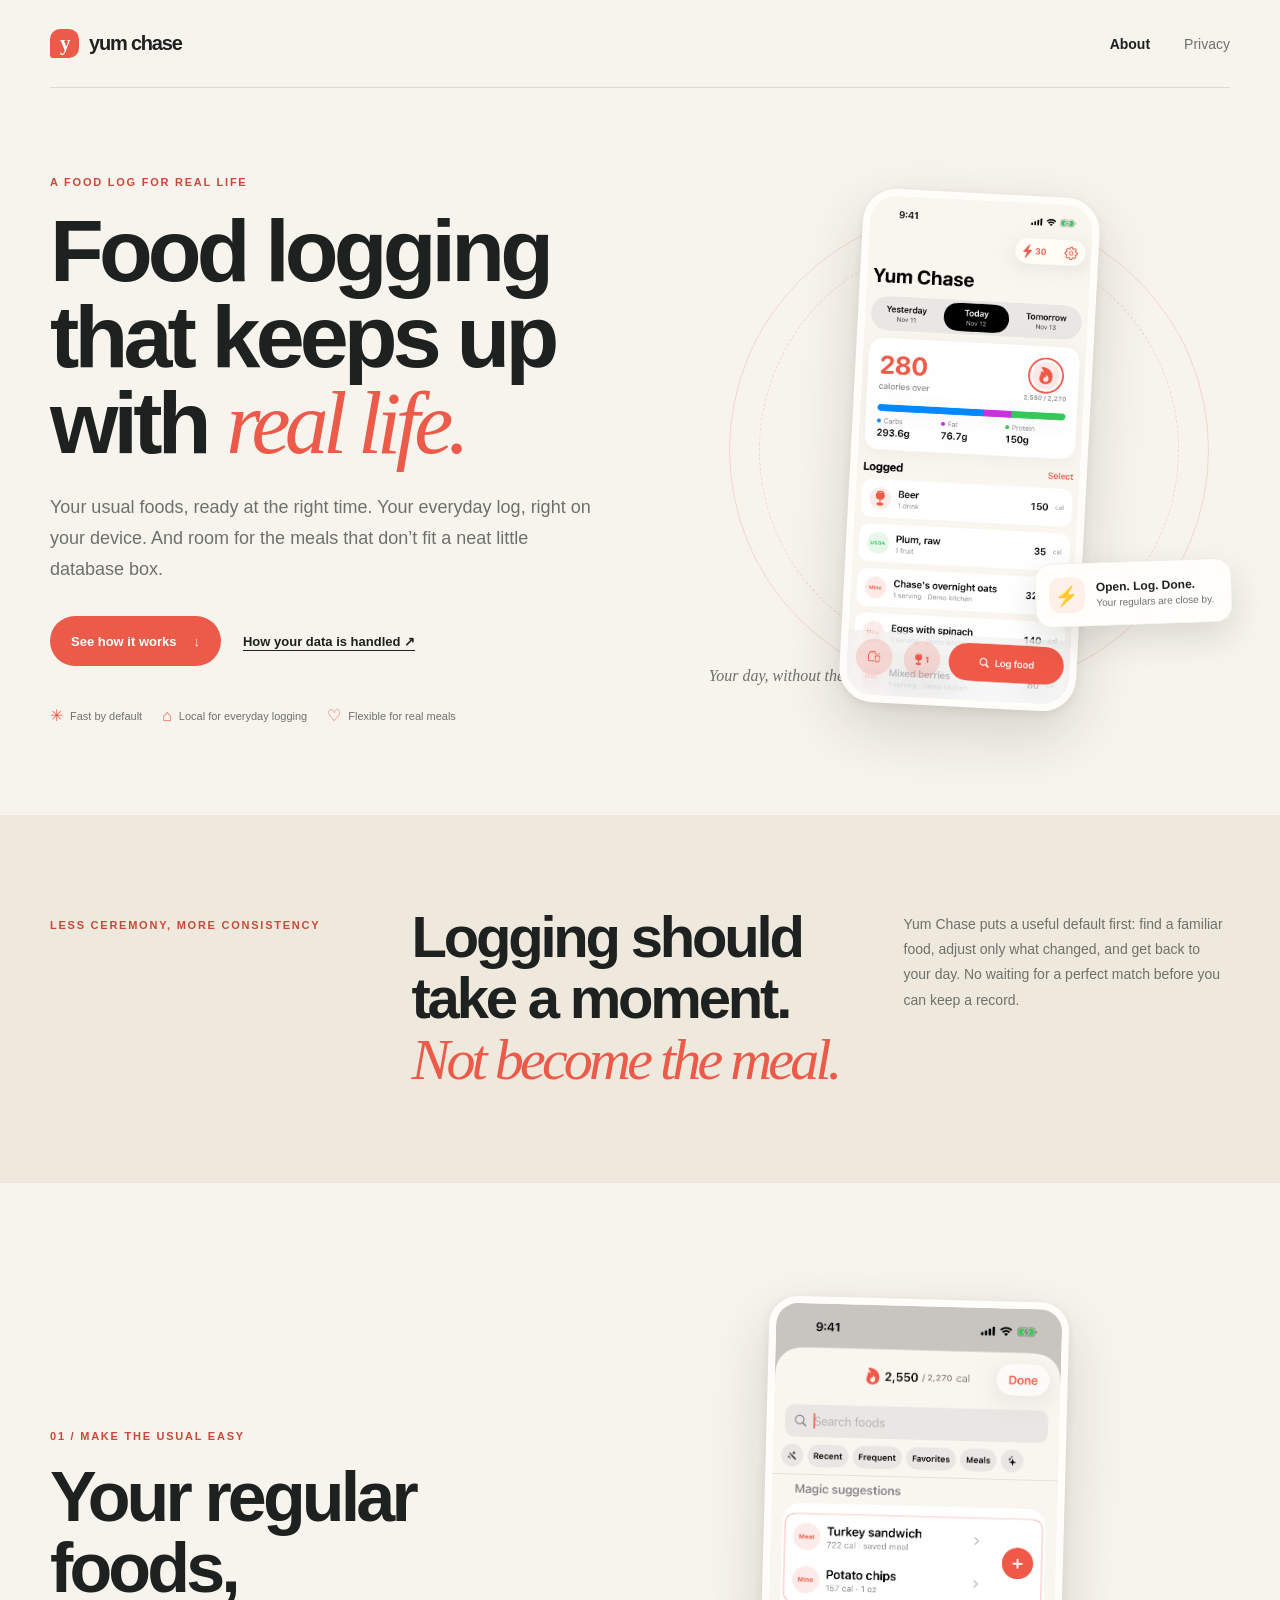
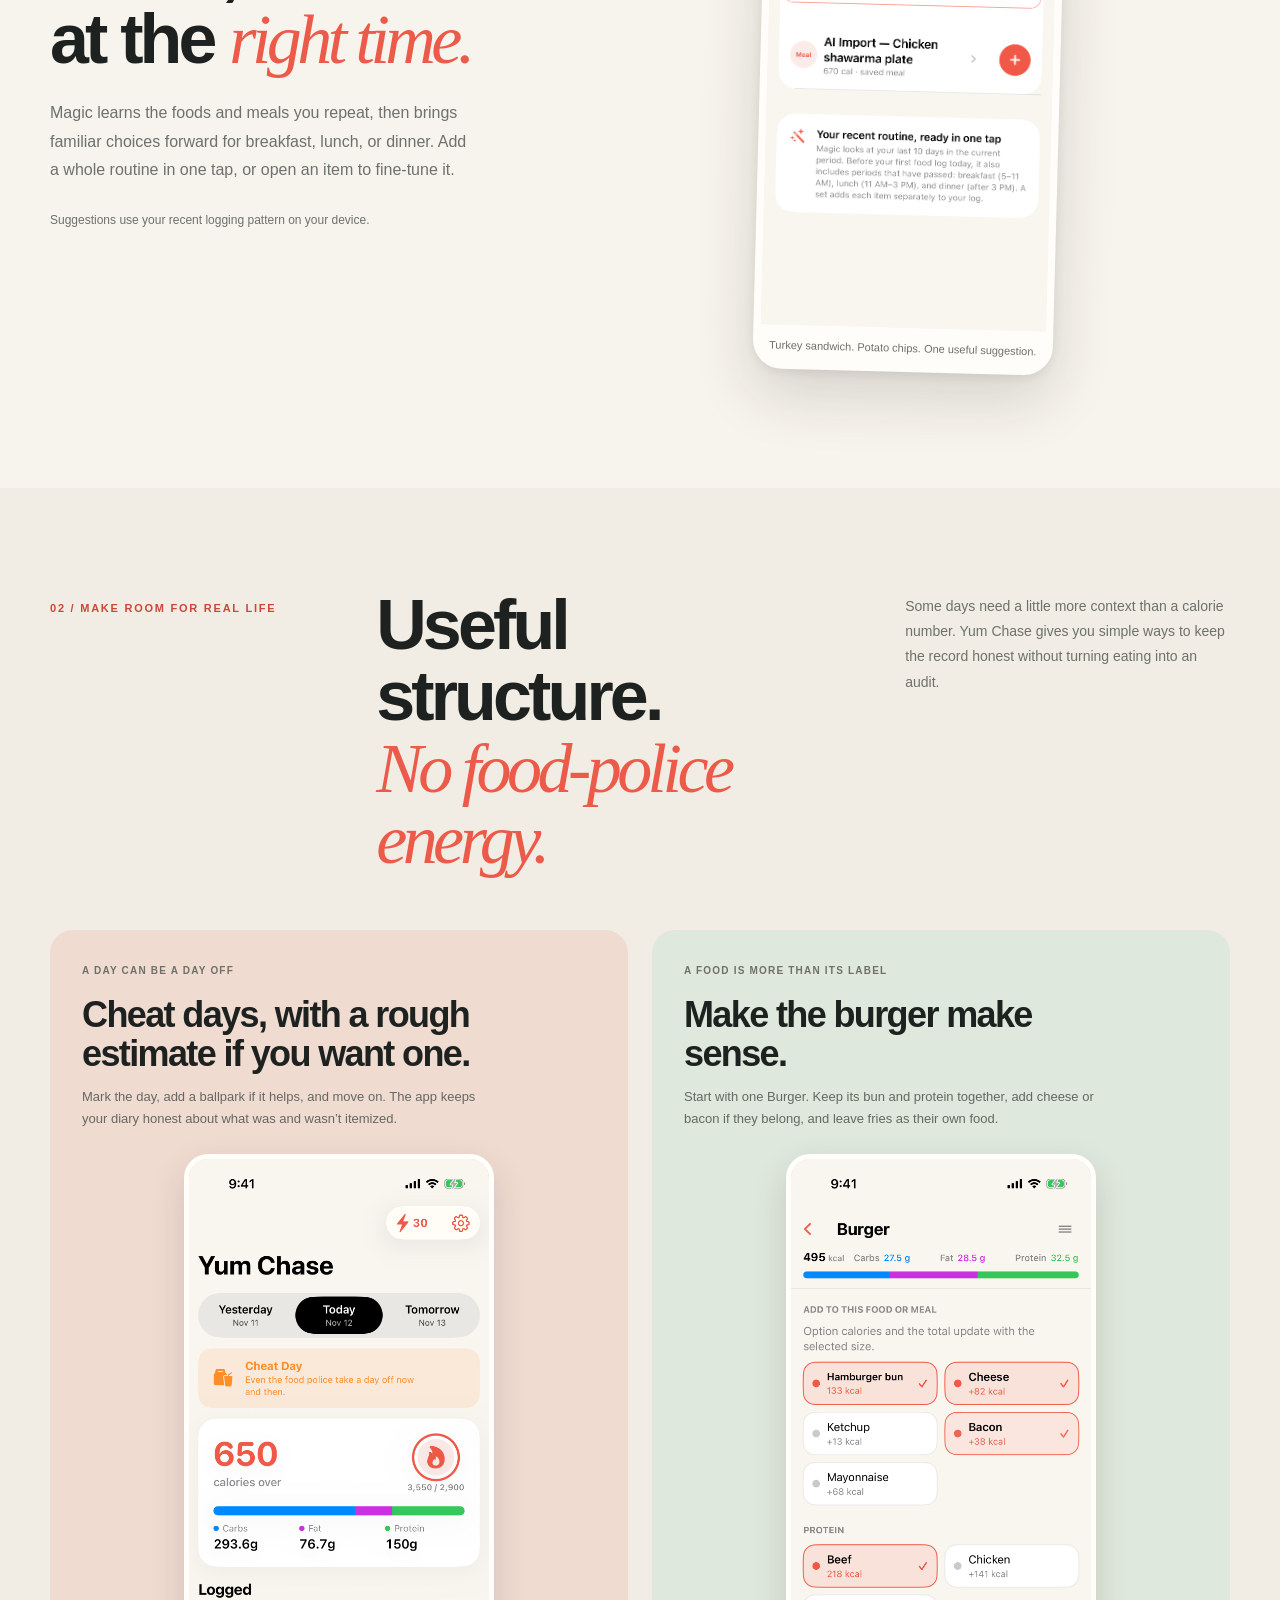
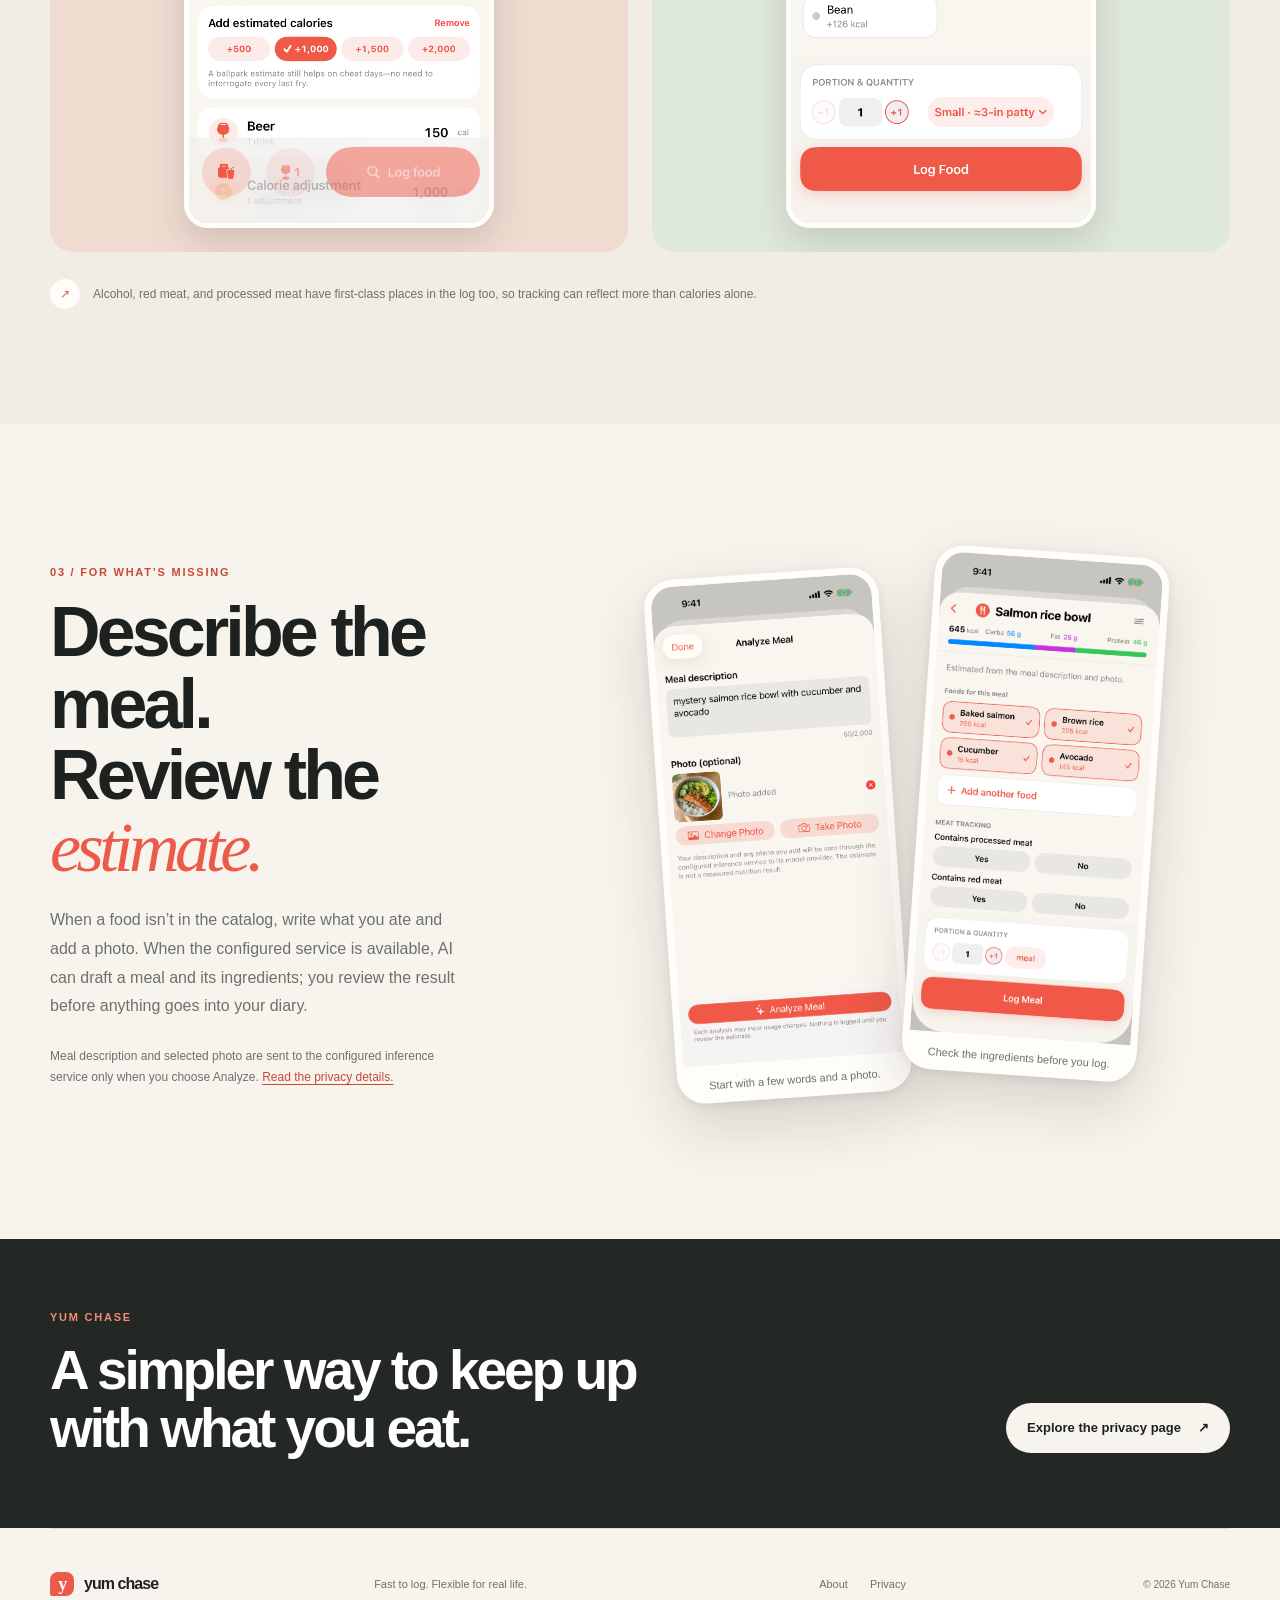
==== pages/index.html @ bc8316ce "Add Calorie Tracker App Store site" ====
<!doctype html>
<html lang="en">
  <head>
    <meta charset="utf-8">
    <meta name="viewport" content="width=device-width, initial-scale=1">
    <meta name="theme-color" content="#f7f4ed">
    <meta name="description" content="Yum Chase makes food logging quick, local, and flexible enough for real life.">
    <title>Yum Chase — Food logging that keeps up with real life</title>
    <link rel="stylesheet" href="site.css">
  </head>
  <body>
    <header class="site-header wrap">
      <a class="wordmark" href="index.html" aria-label="Yum Chase home"><span class="wordmark-mark" aria-hidden="true">y</span>yum chase</a>
      <nav class="site-nav" aria-label="Main navigation">
        <a class="active" href="index.html" aria-current="page">About</a>
        <a href="privacy.html">Privacy</a>
      </nav>
    </header>

    <main>
      <section class="hero wrap">
        <div class="hero-copy">
          <p class="eyebrow"><span class="eyebrow-dot"></span> A food log for real life</p>
          <h1>Food logging that keeps up with <em>real life.</em></h1>
          <p class="hero-lede">Your usual foods, ready at the right time. Your everyday log, right on your device. And room for the meals that don’t fit a neat little database box.</p>
          <div class="hero-actions">
            <a class="button button-primary" href="#how-it-works">See how it works <span aria-hidden="true">↓</span></a>
            <a class="text-link" href="privacy.html">How your data is handled <span aria-hidden="true">↗</span></a>
          </div>
          <ul class="hero-points" aria-label="Yum Chase principles">
            <li><span aria-hidden="true">✳</span> Fast by default</li>
            <li><span aria-hidden="true">⌂</span> Local for everyday logging</li>
            <li><span aria-hidden="true">♡</span> Flexible for real meals</li>
          </ul>
        </div>
        <div class="hero-art">
          <div class="hero-orbit orbit-one"></div>
          <div class="hero-orbit orbit-two"></div>
          <figure class="device-shot hero-shot">
            <img src="assets/01-main-diary.png" alt="Yum Chase diary showing the day's logged foods, calorie total, and quick Log food action">
          </figure>
          <div class="float-note"><span class="float-note-icon" aria-hidden="true">⚡</span><span><strong>Open. Log. Done.</strong><small>Your regulars are close by.</small></span></div>
          <div class="hero-caption">Your day, without the detour.</div>
        </div>
      </section>

      <section class="intro-band" id="how-it-works">
        <div class="wrap intro-grid">
          <p class="eyebrow">Less ceremony, more consistency</p>
          <h2>Logging should take a moment.<br><em>Not become the meal.</em></h2>
          <p>Yum Chase puts a useful default first: find a familiar food, adjust only what changed, and get back to your day. No waiting for a perfect match before you can keep a record.</p>
        </div>
      </section>

      <section class="story story-routine wrap">
        <div class="story-copy">
          <p class="eyebrow">01 / Make the usual easy</p>
          <h2>Your regular foods,<br>at the <em>right time.</em></h2>
          <p>Magic learns the foods and meals you repeat, then brings familiar choices forward for breakfast, lunch, or dinner. Add a whole routine in one tap, or open an item to fine-tune it.</p>
          <p class="small-note">Suggestions use your recent logging pattern on your device.</p>
        </div>
        <figure class="device-shot story-shot story-shot-tall">
          <img src="assets/02-magic-suggestions.png" alt="Magic mode suggests a turkey sandwich and potato chips together, with the recent routine explanation visible below">
          <figcaption>Turkey sandwich. Potato chips. One useful suggestion.</figcaption>
        </figure>
      </section>

      <section class="real-life-section">
        <div class="wrap real-life-head">
          <p class="eyebrow">02 / Make room for real life</p>
          <h2>Useful structure.<br><em>No food-police energy.</em></h2>
          <p>Some days need a little more context than a calorie number. Yum Chase gives you simple ways to keep the record honest without turning eating into an audit.</p>
        </div>
        <div class="wrap feature-pair">
          <article class="feature-card feature-card-peach">
            <div class="feature-copy">
              <span class="feature-number">A day can be a day off</span>
              <h3>Cheat days, with a rough estimate if you want one.</h3>
              <p>Mark the day, add a ballpark if it helps, and move on. The app keeps your diary honest about what was and wasn’t itemized.</p>
            </div>
            <figure class="card-shot">
              <img src="assets/03-cheat-day.png" alt="Yum Chase diary marked Cheat Day with a rough estimate shown as 650 calories over goal">
            </figure>
          </article>
          <article class="feature-card feature-card-sage">
            <div class="feature-copy">
              <span class="feature-number">A food is more than its label</span>
              <h3>Make the burger make sense.</h3>
              <p>Start with one Burger. Keep its bun and protein together, add cheese or bacon if they belong, and leave fries as their own food.</p>
            </div>
            <figure class="card-shot">
              <img src="assets/06-burger-customized-logging.png" alt="Burger customization with bun and beef selected, plus cheese and bacon, and a portion-size control">
            </figure>
          </article>
        </div>
        <div class="wrap real-life-footnote"><span aria-hidden="true">↗</span><p>Alcohol, red meat, and processed meat have first-class places in the log too, so tracking can reflect more than calories alone.</p></div>
      </section>

      <section class="story story-ai wrap">
        <div class="story-copy">
          <p class="eyebrow">03 / For what’s missing</p>
          <h2>Describe the meal.<br>Review the <em>estimate.</em></h2>
          <p>When a food isn’t in the catalog, write what you ate and add a photo. When the configured service is available, AI can draft a meal and its ingredients; you review the result before anything goes into your diary.</p>
          <p class="small-note">Meal description and selected photo are sent to the configured inference service only when you choose Analyze. <a href="privacy.html">Read the privacy details.</a></p>
        </div>
        <div class="ai-shots">
          <figure class="device-shot ai-shot ai-shot-form">
            <img src="assets/04-ai-meal-entry.png" alt="AI meal entry with a meal description and a selected food photo">
            <figcaption>Start with a few words and a photo.</figcaption>
          </figure>
          <figure class="device-shot ai-shot ai-shot-result">
            <img src="assets/05-ai-generated-meal.png" alt="Review screen for an AI-generated salmon rice bowl with ingredients and nutrition estimate">
            <figcaption>Check the ingredients before you log.</figcaption>
          </figure>
        </div>
      </section>

      <section class="closing-band">
        <div class="wrap closing-inner">
          <div><p class="eyebrow">Yum Chase</p><h2>A simpler way to keep up<br>with what you eat.</h2></div>
          <a class="button button-light" href="privacy.html">Explore the privacy page <span aria-hidden="true">↗</span></a>
        </div>
      </section>
    </main>

    <footer class="site-footer wrap">
      <a class="wordmark wordmark-footer" href="index.html"><span class="wordmark-mark" aria-hidden="true">y</span>yum chase</a>
      <p>Fast to log. Flexible for real life.</p>
      <nav aria-label="Footer navigation"><a href="index.html">About</a><a href="privacy.html">Privacy</a></nav>
      <span class="copyright">© 2026 Yum Chase</span>
    </footer>
  </body>
</html>
---- pages/site.css ----
@charset "utf-8";

:root {
  color-scheme: light;
  --paper: #f7f4ed;
  --paper-dark: #efe9dd;
  --ink: #1d211f;
  --muted: #6d716c;
  --line: #dfdbd1;
  --coral: #ec5a49;
  --coral-dark: #c94839;
  --peach: #f3d5c9;
  --sage: #dfe8dc;
  --white: #fffefa;
  --serif: Georgia, "Times New Roman", serif;
  --sans: -apple-system, BlinkMacSystemFont, "Segoe UI", sans-serif;
}

* { box-sizing: border-box; }
html { scroll-behavior: smooth; }
body { margin: 0; background: var(--paper); color: var(--ink); font-family: var(--sans); -webkit-font-smoothing: antialiased; }
img { display: block; max-width: 100%; }
a { color: inherit; }
.wrap { width: min(1180px, calc(100% - 64px)); margin-inline: auto; }
.site-header { height: 88px; display: flex; align-items: center; justify-content: space-between; border-bottom: 1px solid rgba(29,33,31,.12); }
.wordmark { display: inline-flex; align-items: center; gap: 10px; text-decoration: none; font-size: 20px; font-weight: 750; letter-spacing: -.06em; }
.wordmark-mark { display: grid; place-items: center; width: 29px; height: 29px; border-radius: 10px 10px 10px 3px; background: var(--coral); color: white; font: 700 21px var(--serif); letter-spacing: -.08em; }
.site-nav { display: flex; align-items: center; gap: 34px; font-size: 14px; }
.site-nav a, .site-footer nav a { text-decoration: none; color: var(--muted); transition: color .16s ease; }
.site-nav a:hover, .site-footer nav a:hover, .text-link:hover { color: var(--coral-dark); }
.site-nav a.active { color: var(--ink); font-weight: 650; }
.eyebrow { margin: 0 0 17px; color: var(--coral-dark); font-size: 11px; font-weight: 760; letter-spacing: .16em; line-height: 1.5; text-transform: uppercase; }
.hero { min-height: 660px; padding-block: 74px 78px; display: grid; grid-template-columns: minmax(0, 1.05fr) minmax(370px, .95fr); align-items: center; gap: 7%; }
.hero-copy { padding-block: 12px; }
h1, h2, h3, p { margin-top: 0; }
h1, h2 { letter-spacing: -.055em; }
.hero h1 { max-width: 720px; margin-bottom: 25px; font-size: clamp(52px, 7vw, 88px); line-height: .98; font-weight: 590; }
h1 em, h2 em { color: var(--coral); font-family: var(--serif); font-weight: 400; letter-spacing: -.065em; }
.hero-lede { max-width: 550px; color: var(--muted); font-size: 18px; line-height: 1.72; }
.hero-actions { display: flex; align-items: center; flex-wrap: wrap; gap: 22px; margin-top: 31px; }
.button { min-height: 50px; display: inline-flex; align-items: center; justify-content: center; gap: 17px; padding: 0 21px; border-radius: 999px; font-size: 13px; font-weight: 680; text-decoration: none; transition: transform .18s ease, background .18s ease; }
.button:hover { transform: translateY(-2px); }
.button-primary { background: var(--coral); color: white; }
.button-primary:hover { background: var(--coral-dark); }
.text-link { color: var(--ink); text-decoration-thickness: 1px; text-underline-offset: 4px; font-size: 13px; font-weight: 630; }
.hero-points { display: flex; flex-wrap: wrap; gap: 10px 20px; margin: 40px 0 0; padding: 0; list-style: none; color: var(--muted); font-size: 11px; }
.hero-points li { display: flex; gap: 7px; align-items: center; }
.hero-points span { color: var(--coral); font-size: 16px; }
.hero-art { position: relative; min-height: 540px; display: grid; place-items: center; }
.hero-orbit { position: absolute; border: 1px solid rgba(236,90,73,.2); border-radius: 50%; }
.orbit-one { width: min(100%, 480px); aspect-ratio: 1; }
.orbit-two { width: min(87%, 420px); aspect-ratio: 1; border-style: dashed; }
.device-shot { position: relative; overflow: hidden; margin: 0; border: 7px solid #fffdfa; border-radius: 29px; background: #fffdfa; box-shadow: 0 24px 60px rgba(37,32,25,.16), 0 3px 10px rgba(37,32,25,.08); }
.device-shot img { width: 100%; height: 100%; object-fit: cover; }
.hero-shot { z-index: 1; width: 237px; height: 514px; transform: rotate(3deg); border-radius: 34px; }
.float-note { position: absolute; z-index: 2; right: -2px; bottom: 95px; display: flex; align-items: center; gap: 11px; padding: 13px 17px 13px 13px; border: 1px solid rgba(29,33,31,.06); border-radius: 17px; background: var(--white); box-shadow: 0 14px 35px rgba(37,32,25,.13); transform: rotate(-2deg); }
.float-note-icon { display: grid; place-items: center; width: 36px; height: 36px; border-radius: 12px; background: #fff0e9; color: var(--coral); font-size: 19px; }
.float-note strong, .float-note small { display: block; }
.float-note strong { font-size: 12px; }
.float-note small { margin-top: 3px; color: var(--muted); font-size: 10px; }
.hero-caption { position: absolute; left: 0; bottom: 35px; color: var(--muted); font: italic 16px var(--serif); }
.intro-band { padding-block: 92px; background: var(--paper-dark); }
.intro-grid { display: grid; grid-template-columns: 1fr 1.4fr 1fr; align-items: start; gap: 35px; }
.intro-grid .eyebrow { padding-top: 10px; }
.intro-grid h2 { margin: 0; font-size: clamp(37px, 4.6vw, 58px); line-height: 1.05; font-weight: 570; }
.intro-grid > p:last-child { margin: 5px 0 0; color: var(--muted); font-size: 14px; line-height: 1.8; }
.story { display: grid; grid-template-columns: .8fr 1.2fr; align-items: center; gap: 10%; padding-block: 116px; }
.story-copy h2, .real-life-head h2 { margin-bottom: 23px; font-size: clamp(42px, 5.5vw, 70px); line-height: 1.02; font-weight: 570; }
.story-copy > p:not(.eyebrow) { max-width: 430px; color: var(--muted); font-size: 16px; line-height: 1.8; }
.story-copy .small-note { margin-top: 25px; font-size: 12px !important; line-height: 1.7 !important; }
.small-note a { color: var(--coral-dark); text-decoration-thickness: 1px; text-underline-offset: 3px; }
.story-shot { width: 300px; justify-self: center; }
.story-shot-tall { transform: rotate(1.5deg); }
.device-shot figcaption, .card-shot figcaption { padding: 12px 5px 2px; color: var(--muted); font-size: 11px; line-height: 1.5; text-align: center; }
.story-shot-tall figcaption { padding-bottom: 9px; }
.real-life-section { padding-block: 102px 115px; background: #f1ede4; }
.real-life-head { display: grid; grid-template-columns: .7fr 1.2fr .8fr; align-items: start; gap: 42px; margin-bottom: 54px; }
.real-life-head .eyebrow { padding-top: 10px; }
.real-life-head h2 { margin: 0; }
.real-life-head > p:last-child { margin: 4px 0 0; color: var(--muted); font-size: 14px; line-height: 1.8; }
.feature-pair { display: grid; grid-template-columns: 1fr 1fr; gap: 24px; }
.feature-card { display: grid; grid-template-rows: auto 1fr; min-height: 640px; overflow: hidden; border-radius: 23px; }
.feature-card-peach { background: #f0dbd1; }
.feature-card-sage { background: var(--sage); }
.feature-copy { padding: 30px 32px 24px; }
.feature-number { color: #6f7068; font-size: 10px; font-weight: 730; letter-spacing: .12em; text-transform: uppercase; }
.feature-copy h3 { max-width: 390px; margin: 17px 0 12px; font-size: clamp(25px, 3vw, 36px); line-height: 1.1; letter-spacing: -.045em; font-weight: 610; }
.feature-copy p { max-width: 420px; margin: 0; color: #646862; font-size: 13px; line-height: 1.7; }
.card-shot { width: min(76%, 310px); align-self: end; justify-self: center; margin: 0; padding: 0 0 24px; }
.card-shot img { aspect-ratio: 1206 / 2622; width: 100%; object-fit: cover; border: 5px solid #fffefa; border-radius: 24px; box-shadow: 0 14px 34px rgba(37,32,25,.15); }
.real-life-footnote { display: flex; align-items: center; gap: 13px; margin-top: 27px; color: var(--muted); font-size: 12px; }
.real-life-footnote span { display: grid; place-items: center; width: 30px; height: 30px; border-radius: 50%; background: #fffdfa; color: var(--coral); }
.real-life-footnote p { margin: 0; }
.story-ai { grid-template-columns: .78fr 1.22fr; padding-block: 125px; }
.ai-shots { position: relative; min-height: 565px; display: flex; align-items: center; justify-content: center; gap: 22px; padding: 18px 0; }
.ai-shot { width: 235px; }
.ai-shot-form { transform: rotate(-4deg) translateY(4px); }
.ai-shot-result { transform: rotate(4deg) translateY(-18px); }
.closing-band { padding-block: 70px; background: #242824; color: white; }
.closing-inner { display: flex; align-items: end; justify-content: space-between; gap: 28px; }
.closing-inner .eyebrow { color: #f28a76; }
.closing-inner h2 { margin: 0; font-size: clamp(34px, 4.6vw, 55px); line-height: 1.05; font-weight: 570; }
.button-light { margin-bottom: 5px; background: var(--paper); color: var(--ink); }
.button-light:hover { background: white; }
.site-footer { min-height: 112px; display: grid; grid-template-columns: 1fr 1.4fr 1fr auto; align-items: center; gap: 22px; border-top: 1px solid var(--line); }
.site-footer p { margin: 0; color: var(--muted); font-size: 11px; }
.site-footer nav { display: flex; gap: 22px; font-size: 11px; }
.wordmark-footer { font-size: 16px; }
.wordmark-footer .wordmark-mark { width: 24px; height: 24px; font-size: 18px; border-radius: 8px 8px 8px 2px; }
.copyright { color: var(--muted); font-size: 10px; white-space: nowrap; }

/* Privacy page */
.privacy-main { padding-block: 44px 100px; }
.draft-ribbon { display: inline-flex; align-items: center; gap: 9px; padding: 9px 13px; border: 1px solid #d9b78b; border-radius: 999px; background: #f4e7d2; color: #805d31; font-size: 10px; font-weight: 740; letter-spacing: .08em; text-transform: uppercase; }
.draft-ribbon span { font-size: 8px; }
.privacy-intro { max-width: 770px; padding-block: 63px 50px; }
.privacy-intro .eyebrow { margin-bottom: 18px; }
.privacy-intro h1 { margin-bottom: 21px; font-size: clamp(54px, 8vw, 88px); line-height: .98; font-weight: 570; }
.privacy-lede { max-width: 675px; color: var(--muted); font-size: 18px; line-height: 1.7; }
.updated { margin: 22px 0 0; color: #858780; font-size: 11px; }
.privacy-summary { display: grid; grid-template-columns: 1fr 1fr; gap: 18px; margin-bottom: 70px; }
.privacy-summary > div { min-height: 180px; padding: 24px 26px; border: 1px solid rgba(29,33,31,.08); border-radius: 17px; background: rgba(255,254,250,.72); }
.summary-icon { display: grid; place-items: center; width: 33px; height: 33px; margin-bottom: 17px; border-radius: 11px; background: #fff0e9; color: var(--coral); font-size: 18px; }
.privacy-summary strong { display: block; margin-bottom: 7px; font-size: 14px; }
.privacy-summary p { max-width: 430px; margin: 0; color: var(--muted); font-size: 12px; line-height: 1.65; }
.policy-layout { display: grid; grid-template-columns: 200px minmax(0, 700px); gap: min(10vw, 105px); align-items: start; }
.policy-toc { position: sticky; top: 24px; display: flex; flex-direction: column; gap: 13px; padding-top: 6px; }
.policy-toc .eyebrow { margin-bottom: 4px; font-size: 9px; }
.policy-toc a { color: var(--muted); font-size: 11px; text-decoration: none; }
.policy-toc a:hover { color: var(--coral-dark); }
.policy-copy section { position: relative; padding: 0 0 33px 41px; border-bottom: 1px solid var(--line); scroll-margin-top: 30px; }
.policy-copy section + section { padding-top: 33px; }
.policy-index { position: absolute; top: 3px; left: 0; color: var(--coral); font: italic 15px var(--serif); }
.policy-copy section + section .policy-index { top: 36px; }
.policy-copy h2 { margin-bottom: 12px; font-size: 24px; letter-spacing: -.04em; }
.policy-copy p { margin-bottom: 12px; color: #626761; font-size: 13px; line-height: 1.82; }
.policy-copy p:last-child { margin-bottom: 0; }
.review-callout { display: flex; gap: 15px; max-width: 900px; margin: 65px 0 0 auto; padding: 24px 26px; border: 1px solid rgba(236,90,73,.18); border-radius: 17px; background: #fff0e9; }
.review-icon { flex: 0 0 32px; display: grid; place-items: center; height: 32px; border-radius: 10px; background: white; color: var(--coral); }
.review-callout strong { display: block; margin-bottom: 6px; font-size: 13px; }
.review-callout p { margin: 0; color: #71635f; font-size: 12px; line-height: 1.7; }

a:focus-visible { outline: 3px solid #3d7661; outline-offset: 4px; border-radius: 4px; }
@media (max-width: 850px) {
  .wrap { width: min(100% - 42px, 650px); }
  .hero { min-height: auto; grid-template-columns: 1fr .76fr; gap: 12px; padding-block: 62px 70px; }
  .hero h1 { font-size: clamp(44px, 8vw, 68px); }
  .hero-lede { font-size: 15px; }
  .hero-art { min-height: 440px; }
  .hero-shot { width: 190px; height: 410px; }
  .float-note { right: -12px; bottom: 59px; }
  .hero-caption { left: 3px; bottom: 18px; }
  .intro-grid, .real-life-head { grid-template-columns: 1fr 1.5fr; }
  .intro-grid > p:last-child, .real-life-head > p:last-child { grid-column: 2; }
  .story { grid-template-columns: .8fr 1.2fr; gap: 7%; padding-block: 85px; }
  .story-copy h2, .real-life-head h2 { font-size: clamp(38px, 6vw, 55px); }
  .feature-card { min-height: 580px; }
  .feature-copy { padding: 26px 24px 22px; }
  .ai-shot { width: min(43%, 230px); }
  .ai-shots { min-height: 480px; gap: 14px; }
  .site-footer { grid-template-columns: 1fr 1fr; padding-block: 22px; }
  .site-footer nav { justify-self: end; }
  .copyright { justify-self: end; }
}
@media (max-width: 620px) {
  .wrap { width: calc(100% - 36px); }
  .site-header { height: 70px; }
  .wordmark { font-size: 17px; }
  .site-nav { gap: 22px; font-size: 12px; }
  .hero { display: flex; flex-direction: column; align-items: stretch; gap: 22px; padding-block: 55px 49px; }
  .hero h1 { max-width: 560px; margin-bottom: 18px; font-size: clamp(48px, 13vw, 72px); }
  .hero-lede { max-width: 490px; font-size: 15px; line-height: 1.65; }
  .hero-actions { gap: 16px; margin-top: 23px; }
  .button { min-height: 46px; padding-inline: 17px; font-size: 12px; }
  .hero-points { gap: 9px 15px; margin-top: 26px; font-size: 10px; }
  .hero-art { min-height: 440px; margin-top: 3px; }
  .hero-shot { width: 185px; height: 403px; }
  .orbit-one { width: 360px; max-width: 95%; }
  .orbit-two { width: 320px; max-width: 84%; }
  .float-note { right: 0; bottom: 53px; padding: 11px 13px 11px 11px; }
  .hero-caption { left: 5px; bottom: 16px; font-size: 14px; }
  .intro-band { padding-block: 62px; }
  .intro-grid, .real-life-head { display: block; }
  .intro-grid h2, .real-life-head h2 { margin-bottom: 18px; font-size: 43px; }
  .intro-grid > p:last-child, .real-life-head > p:last-child { max-width: 470px; font-size: 13px; line-height: 1.75; }
  .story { display: flex; flex-direction: column; align-items: stretch; gap: 34px; padding-block: 72px; }
  .story-copy h2 { margin-bottom: 16px; font-size: 47px; }
  .story-copy > p:not(.eyebrow) { font-size: 14px; }
  .story-shot { width: min(75%, 290px); }
  .real-life-section { padding-block: 68px 76px; }
  .real-life-head { margin-bottom: 31px; }
  .feature-pair { grid-template-columns: 1fr; gap: 17px; }
  .feature-card { min-height: 570px; border-radius: 18px; }
  .feature-copy { padding: 24px 23px 18px; }
  .feature-copy h3 { max-width: 360px; font-size: 31px; }
  .feature-copy p { font-size: 12px; }
  .card-shot { width: min(66%, 285px); padding-bottom: 20px; }
  .real-life-footnote { align-items: flex-start; font-size: 11px; line-height: 1.6; }
  .real-life-footnote span { flex: 0 0 30px; }
  .story-ai { gap: 23px; }
  .ai-shots { min-height: 445px; gap: 8px; }
  .ai-shot { width: 43%; border-width: 5px; border-radius: 21px; }
  .ai-shot figcaption { font-size: 9px; }
  .closing-band { padding-block: 51px; }
  .closing-inner { align-items: flex-start; flex-direction: column; }
  .closing-inner h2 { font-size: 39px; }
  .site-footer { grid-template-columns: 1fr auto; gap: 13px; padding-block: 20px; }
  .site-footer p { grid-row: 2; }
  .site-footer nav { grid-column: 2; grid-row: 1; }
  .copyright { grid-column: 2; grid-row: 2; }
  .privacy-main { padding-block: 28px 70px; }
  .draft-ribbon { padding: 8px 10px; font-size: 9px; }
  .privacy-intro { padding-block: 51px 37px; }
  .privacy-intro h1 { font-size: clamp(51px, 12vw, 70px); }
  .privacy-lede { font-size: 15px; }
  .privacy-summary { grid-template-columns: 1fr; gap: 10px; margin-bottom: 45px; }
  .privacy-summary > div { min-height: auto; padding: 19px; }
  .summary-icon { margin-bottom: 13px; }
  .policy-layout { display: block; }
  .policy-toc { position: static; display: grid; grid-template-columns: 1fr 1fr; gap: 11px; margin-bottom: 34px; padding: 18px; border: 1px solid var(--line); border-radius: 14px; background: rgba(255,254,250,.62); }
  .policy-toc .eyebrow { grid-column: 1 / -1; }
  .policy-toc a { font-size: 10px; }
  .policy-copy section { padding-left: 33px; }
  .policy-copy h2 { font-size: 22px; }
  .policy-copy p { font-size: 12px; }
  .review-callout { margin-top: 42px; padding: 19px; }
}
@media (prefers-reduced-motion: reduce) {
  html { scroll-behavior: auto; }
  *, *::before, *::after { transition-duration: .01ms !important; animation-duration: .01ms !important; }
}
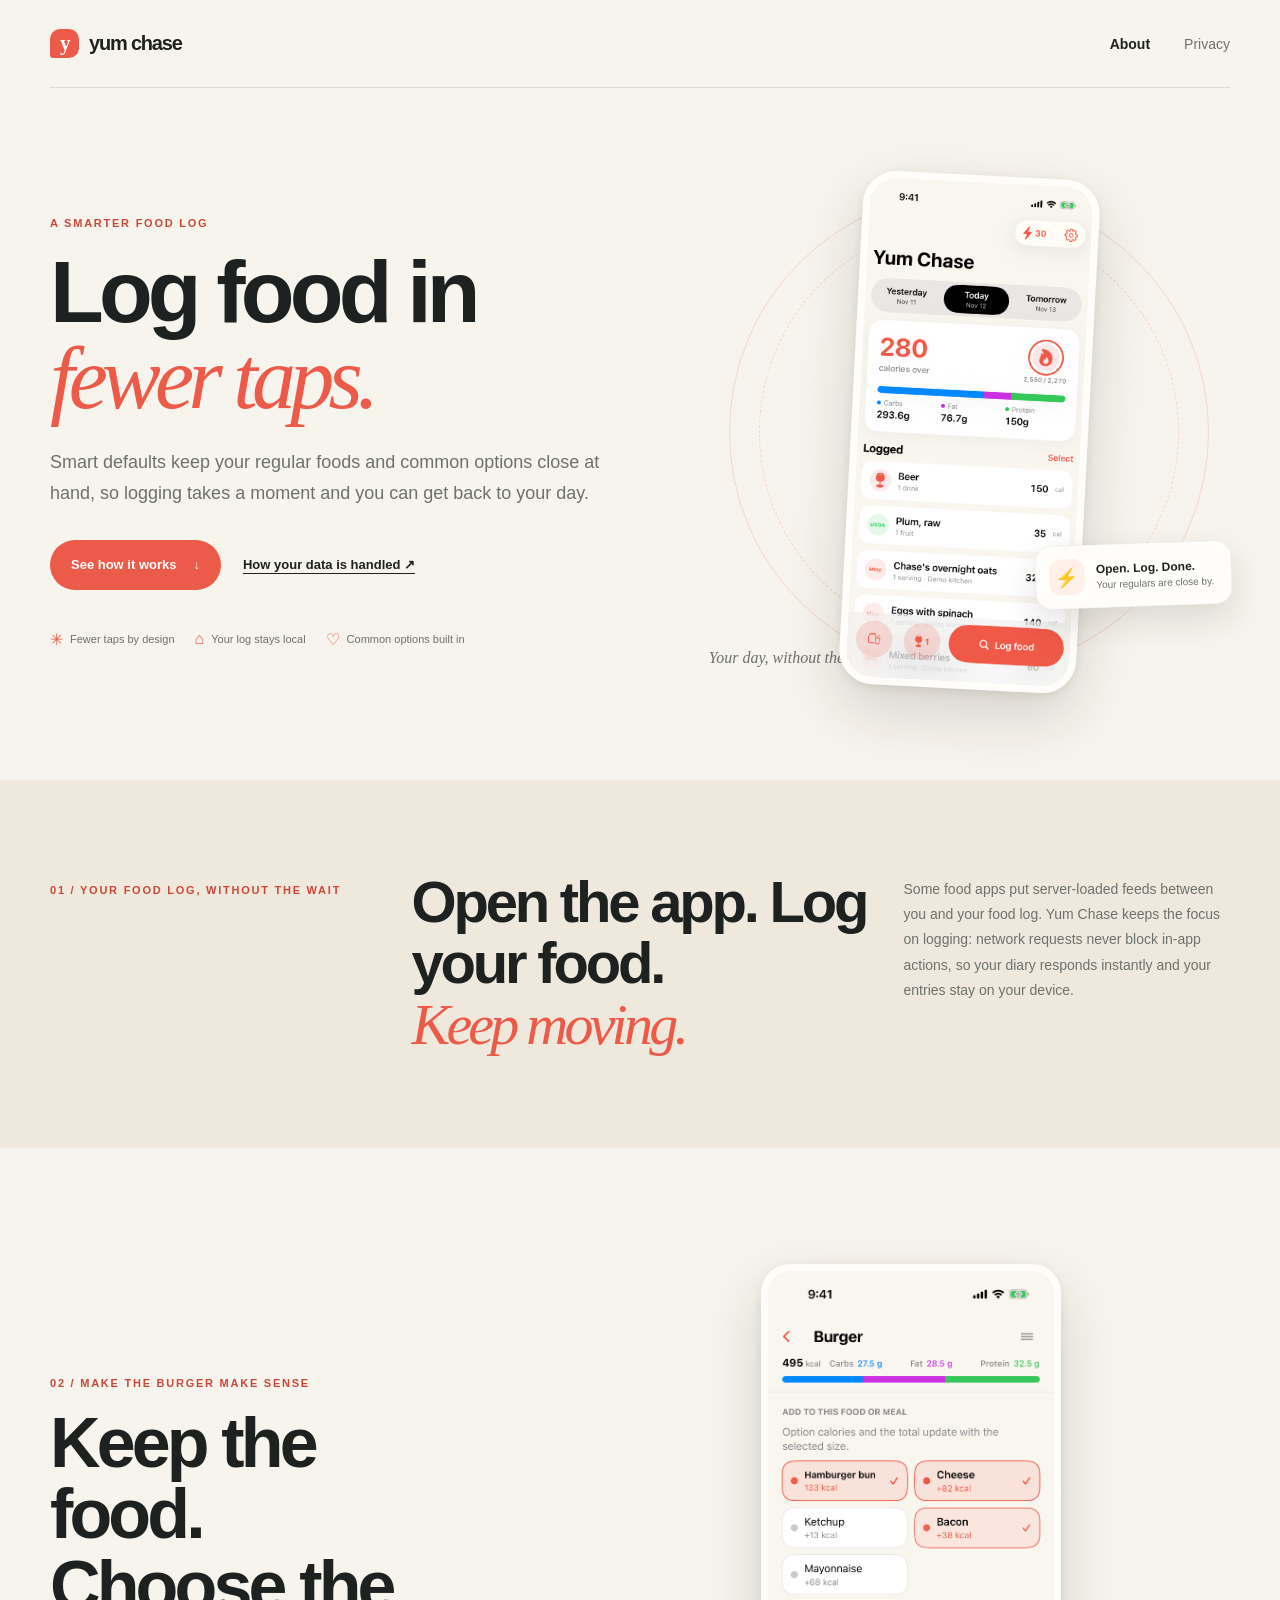
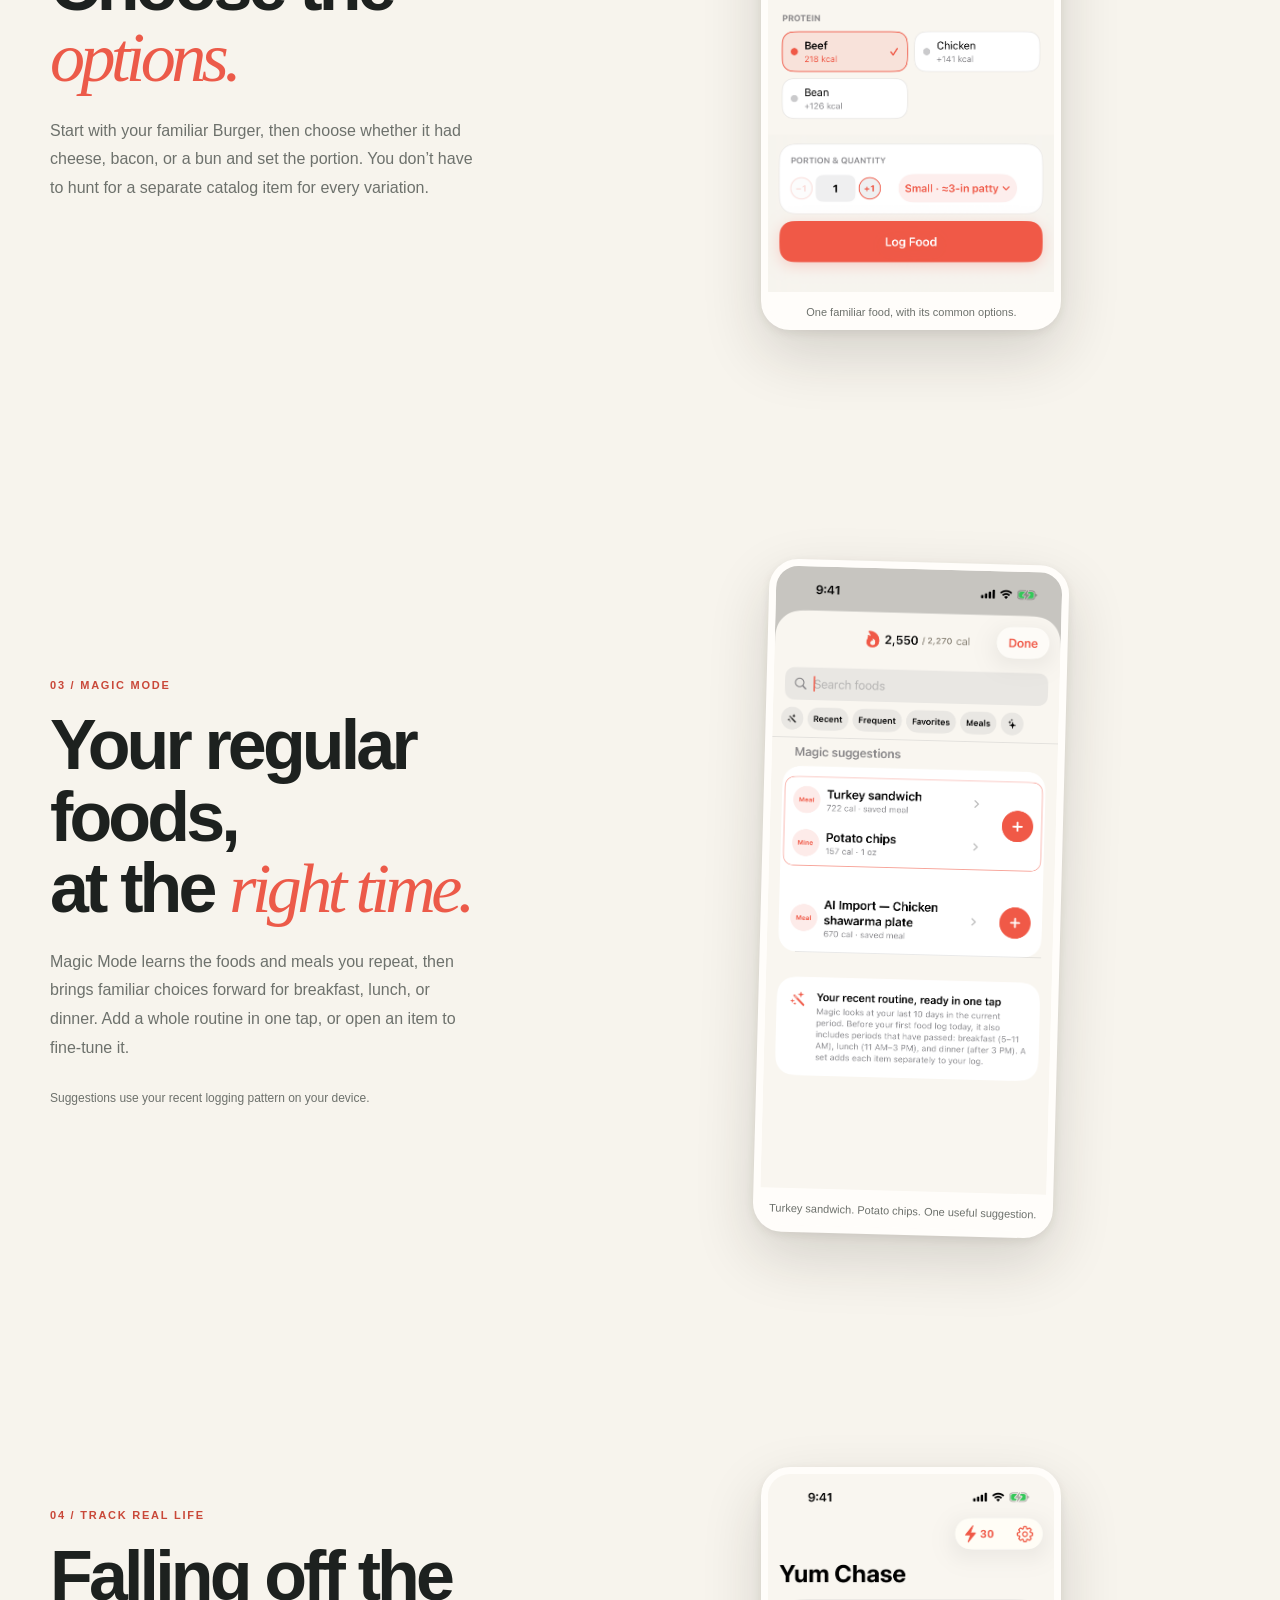
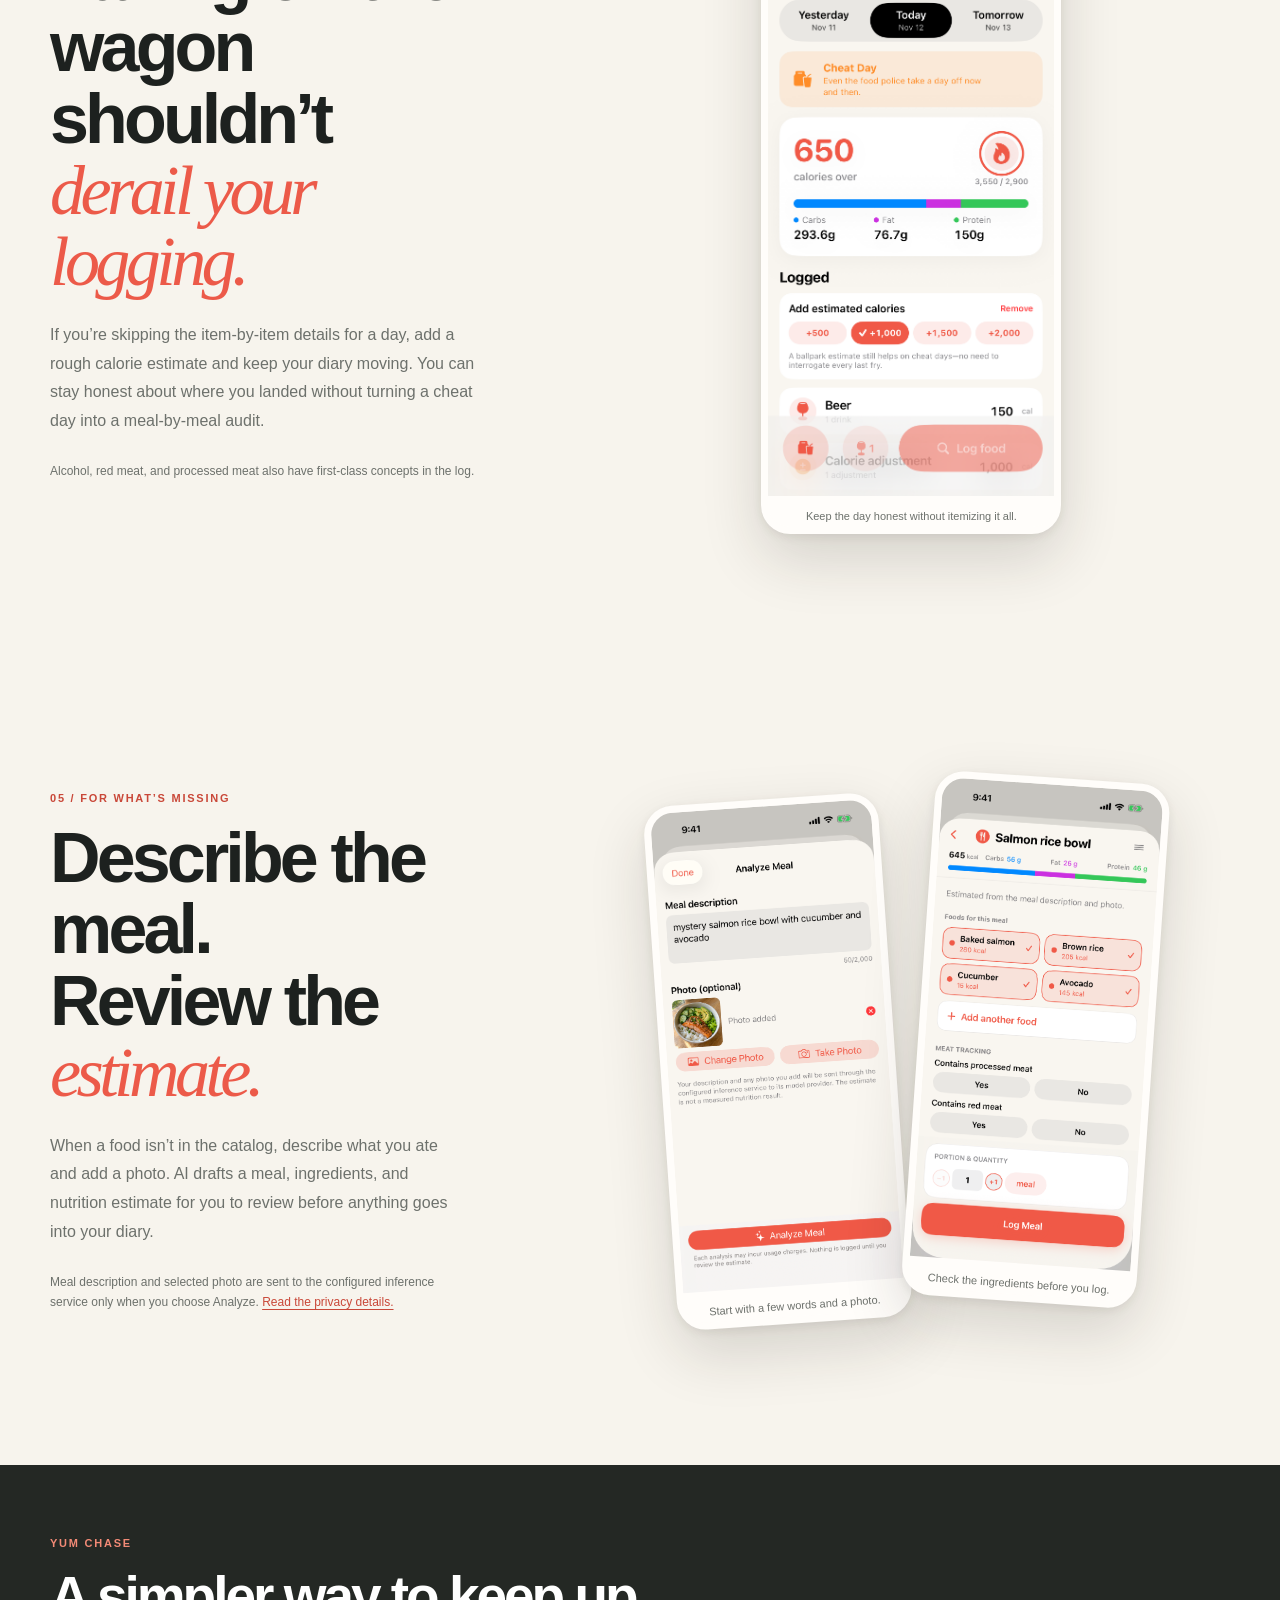
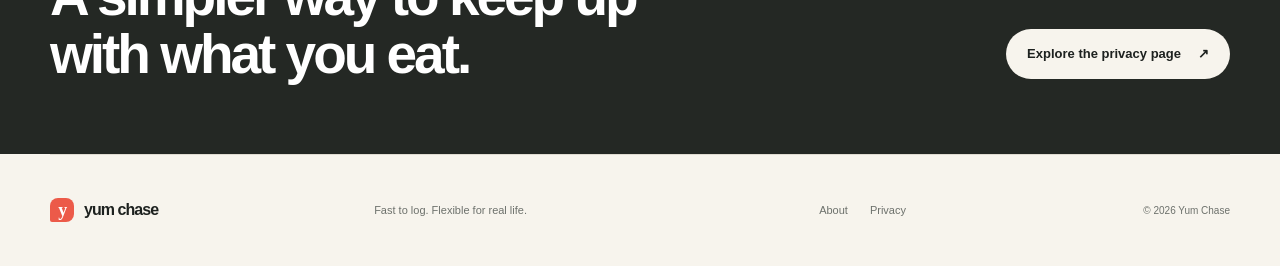
==== commit a32d7331: "Update App Store website messaging" ====
--- a/pages/index.html
+++ b/pages/index.html
@@ -4,8 +4,8 @@
     <meta charset="utf-8">
     <meta name="viewport" content="width=device-width, initial-scale=1">
     <meta name="theme-color" content="#f7f4ed">
-    <meta name="description" content="Yum Chase makes food logging quick, local, and flexible enough for real life.">
-    <title>Yum Chase — Food logging that keeps up with real life</title>
+    <meta name="description" content="Yum Chase makes food logging faster with smart shortcuts, familiar foods, and flexible meal options.">
+    <title>Yum Chase — Food logging in fewer taps</title>
     <link rel="stylesheet" href="site.css">
   </head>
   <body>
@@ -20,17 +20,17 @@
     <main>
       <section class="hero wrap">
         <div class="hero-copy">
-          <p class="eyebrow"><span class="eyebrow-dot"></span> A food log for real life</p>
-          <h1>Food logging that keeps up with <em>real life.</em></h1>
-          <p class="hero-lede">Your usual foods, ready at the right time. Your everyday log, right on your device. And room for the meals that don’t fit a neat little database box.</p>
+          <p class="eyebrow"><span class="eyebrow-dot"></span> A smarter food log</p>
+          <h1>Log food in <em>fewer taps.</em></h1>
+          <p class="hero-lede">Smart defaults keep your regular foods and common options close at hand, so logging takes a moment and you can get back to your day.</p>
           <div class="hero-actions">
             <a class="button button-primary" href="#how-it-works">See how it works <span aria-hidden="true">↓</span></a>
             <a class="text-link" href="privacy.html">How your data is handled <span aria-hidden="true">↗</span></a>
           </div>
           <ul class="hero-points" aria-label="Yum Chase principles">
-            <li><span aria-hidden="true">✳</span> Fast by default</li>
-            <li><span aria-hidden="true">⌂</span> Local for everyday logging</li>
-            <li><span aria-hidden="true">♡</span> Flexible for real meals</li>
+            <li><span aria-hidden="true">✳</span> Fewer taps by design</li>
+            <li><span aria-hidden="true">⌂</span> Your log stays local</li>
+            <li><span aria-hidden="true">♡</span> Common options built in</li>
           </ul>
         </div>
         <div class="hero-art">
@@ -40,67 +40,61 @@
             <img src="assets/01-main-diary.png" alt="Yum Chase diary showing the day's logged foods, calorie total, and quick Log food action">
           </figure>
           <div class="float-note"><span class="float-note-icon" aria-hidden="true">⚡</span><span><strong>Open. Log. Done.</strong><small>Your regulars are close by.</small></span></div>
-          <div class="hero-caption">Your day, without the detour.</div>
+          <div class="hero-caption">Your day, without the extra tapping.</div>
         </div>
       </section>
 
       <section class="intro-band" id="how-it-works">
         <div class="wrap intro-grid">
-          <p class="eyebrow">Less ceremony, more consistency</p>
-          <h2>Logging should take a moment.<br><em>Not become the meal.</em></h2>
-          <p>Yum Chase puts a useful default first: find a familiar food, adjust only what changed, and get back to your day. No waiting for a perfect match before you can keep a record.</p>
+          <p class="eyebrow">01 / Your food log, without the wait</p>
+          <h2>Open the app. Log your food.<br><em>Keep moving.</em></h2>
+          <p>Some food apps put server-loaded feeds between you and your food log. Yum Chase keeps the focus on logging: network requests never block in-app actions, so your diary responds instantly and your entries stay on your device.</p>
         </div>
+      </section>
+
+      <section class="story story-burger wrap">
+        <div class="story-copy">
+          <p class="eyebrow">02 / Make the burger make sense</p>
+          <h2>Keep the food.<br>Choose the <em>options.</em></h2>
+          <p>Start with your familiar Burger, then choose whether it had cheese, bacon, or a bun and set the portion. You don’t have to hunt for a separate catalog item for every variation.</p>
+        </div>
+        <figure class="device-shot story-shot">
+          <img src="assets/06-burger-customized-logging.png" alt="Burger customization with bun and beef selected, plus cheese and bacon, and a portion-size control">
+          <figcaption>One familiar food, with its common options.</figcaption>
+        </figure>
       </section>
 
       <section class="story story-routine wrap">
         <div class="story-copy">
-          <p class="eyebrow">01 / Make the usual easy</p>
+          <p class="eyebrow">03 / Magic Mode</p>
           <h2>Your regular foods,<br>at the <em>right time.</em></h2>
-          <p>Magic learns the foods and meals you repeat, then brings familiar choices forward for breakfast, lunch, or dinner. Add a whole routine in one tap, or open an item to fine-tune it.</p>
+          <p>Magic Mode learns the foods and meals you repeat, then brings familiar choices forward for breakfast, lunch, or dinner. Add a whole routine in one tap, or open an item to fine-tune it.</p>
           <p class="small-note">Suggestions use your recent logging pattern on your device.</p>
         </div>
         <figure class="device-shot story-shot story-shot-tall">
-          <img src="assets/02-magic-suggestions.png" alt="Magic mode suggests a turkey sandwich and potato chips together, with the recent routine explanation visible below">
+          <img src="assets/02-magic-suggestions.png" alt="Magic Mode suggests a turkey sandwich and potato chips together, with the recent routine explanation visible below">
           <figcaption>Turkey sandwich. Potato chips. One useful suggestion.</figcaption>
         </figure>
       </section>
 
-      <section class="real-life-section">
-        <div class="wrap real-life-head">
-          <p class="eyebrow">02 / Make room for real life</p>
-          <h2>Useful structure.<br><em>No food-police energy.</em></h2>
-          <p>Some days need a little more context than a calorie number. Yum Chase gives you simple ways to keep the record honest without turning eating into an audit.</p>
+      <section class="story story-cheat wrap">
+        <div class="story-copy">
+          <p class="eyebrow">04 / Track real life</p>
+          <h2>Falling off the wagon shouldn’t <em>derail your logging.</em></h2>
+          <p>If you’re skipping the item-by-item details for a day, add a rough calorie estimate and keep your diary moving. You can stay honest about where you landed without turning a cheat day into a meal-by-meal audit.</p>
+          <p class="small-note">Alcohol, red meat, and processed meat also have first-class concepts in the log.</p>
         </div>
-        <div class="wrap feature-pair">
-          <article class="feature-card feature-card-peach">
-            <div class="feature-copy">
-              <span class="feature-number">A day can be a day off</span>
-              <h3>Cheat days, with a rough estimate if you want one.</h3>
-              <p>Mark the day, add a ballpark if it helps, and move on. The app keeps your diary honest about what was and wasn’t itemized.</p>
-            </div>
-            <figure class="card-shot">
-              <img src="assets/03-cheat-day.png" alt="Yum Chase diary marked Cheat Day with a rough estimate shown as 650 calories over goal">
-            </figure>
-          </article>
-          <article class="feature-card feature-card-sage">
-            <div class="feature-copy">
-              <span class="feature-number">A food is more than its label</span>
-              <h3>Make the burger make sense.</h3>
-              <p>Start with one Burger. Keep its bun and protein together, add cheese or bacon if they belong, and leave fries as their own food.</p>
-            </div>
-            <figure class="card-shot">
-              <img src="assets/06-burger-customized-logging.png" alt="Burger customization with bun and beef selected, plus cheese and bacon, and a portion-size control">
-            </figure>
-          </article>
-        </div>
-        <div class="wrap real-life-footnote"><span aria-hidden="true">↗</span><p>Alcohol, red meat, and processed meat have first-class places in the log too, so tracking can reflect more than calories alone.</p></div>
+        <figure class="device-shot story-shot">
+          <img src="assets/03-cheat-day.png" alt="Yum Chase diary marked Cheat Day with a rough estimate shown as 650 calories over goal">
+          <figcaption>Keep the day honest without itemizing it all.</figcaption>
+        </figure>
       </section>
 
       <section class="story story-ai wrap">
         <div class="story-copy">
-          <p class="eyebrow">03 / For what’s missing</p>
+          <p class="eyebrow">05 / For what’s missing</p>
           <h2>Describe the meal.<br>Review the <em>estimate.</em></h2>
-          <p>When a food isn’t in the catalog, write what you ate and add a photo. When the configured service is available, AI can draft a meal and its ingredients; you review the result before anything goes into your diary.</p>
+          <p>When a food isn’t in the catalog, describe what you ate and add a photo. AI drafts a meal, ingredients, and nutrition estimate for you to review before anything goes into your diary.</p>
           <p class="small-note">Meal description and selected photo are sent to the configured inference service only when you choose Analyze. <a href="privacy.html">Read the privacy details.</a></p>
         </div>
         <div class="ai-shots">
